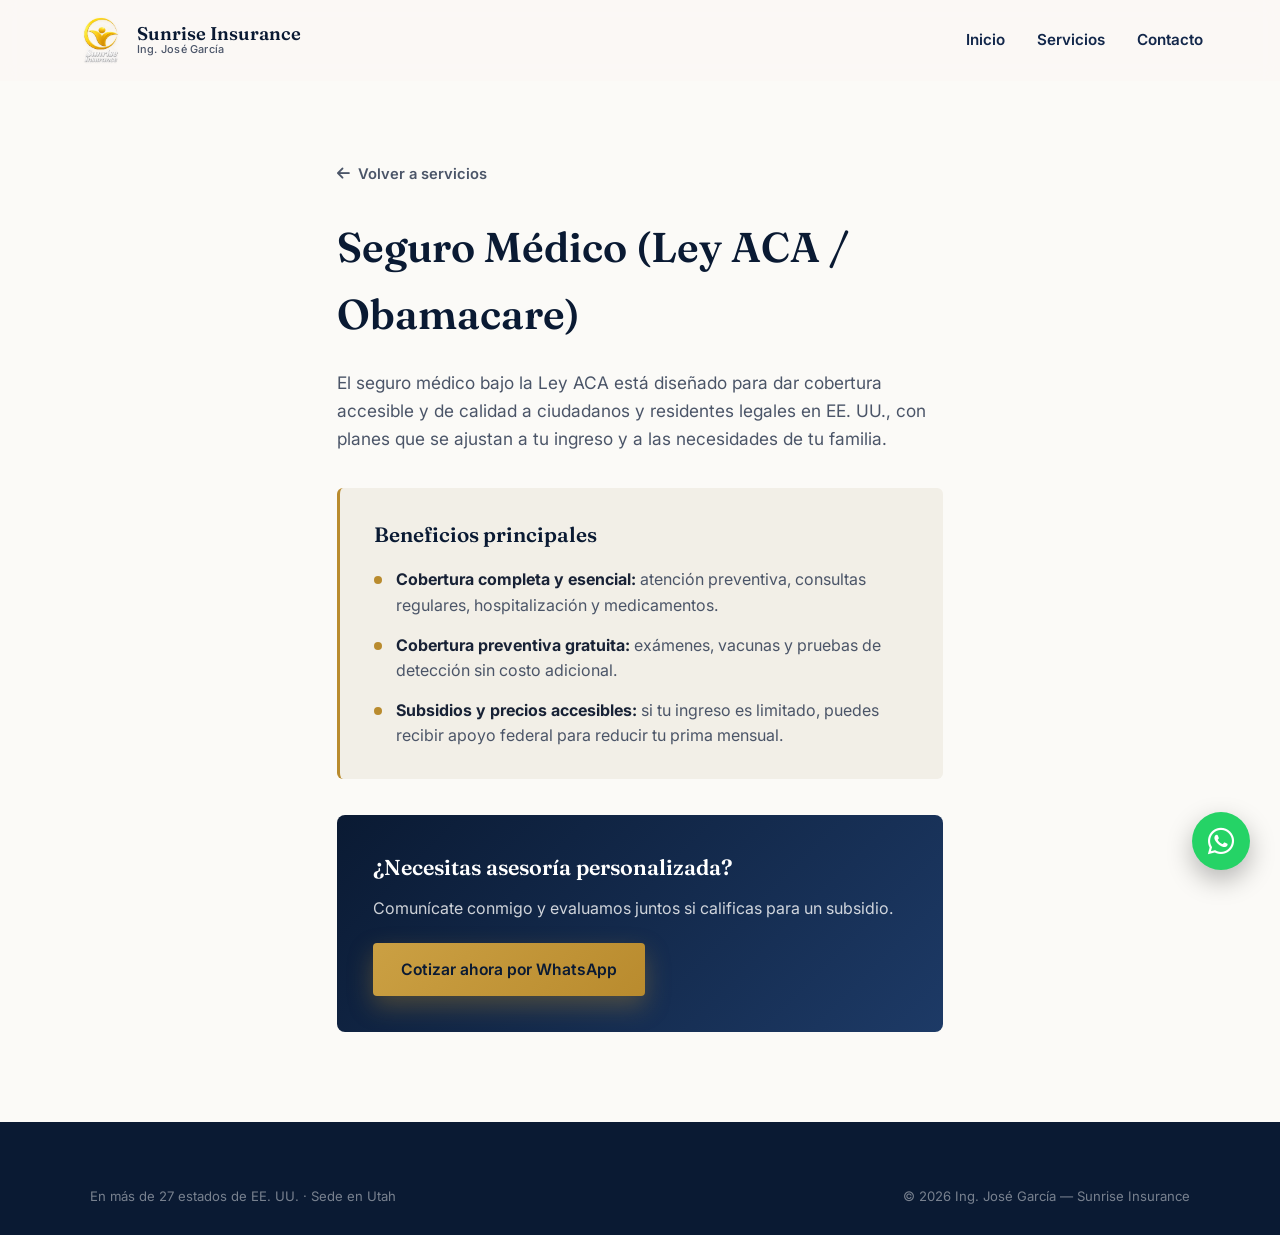
==== salud.html @ 230177f5 "Add full project files" ====
<!DOCTYPE html>
<html lang="es">
<head>
    <meta charset="UTF-8">
    <meta name="viewport" content="width=device-width, initial-scale=1.0">
    <title>Seguro de Salud (ACA) | Ing. José García - Sunrise Insurance</title>
    <link rel="stylesheet" href="styles.css">
    <link rel="stylesheet" href="https://cdnjs.cloudflare.com/ajax/libs/font-awesome/6.0.0/css/all.min.css">
</head>
<body>
    <header id="site-header">
        <div class="logo-container">
            <img src="/img/Logo2.png" alt="Sunrise Insurance" class="logo">
            <div class="brand-name">Sunrise Insurance<span>Ing. José García</span></div>
        </div>
        <nav>
            <ul>
                <li><a href="index.html">Inicio</a></li>
                <li><a href="index.html#servicios">Servicios</a></li>
                <li><a href="index.html#contacto">Contacto</a></li>
            </ul>
        </nav>
    </header>

    <section class="service-detail">
        <a href="index.html#servicios" class="back-link"><i class="fas fa-arrow-left"></i> Volver a servicios</a>

        <h1>Seguro Médico (Ley ACA / Obamacare)</h1>
        <p>El seguro médico bajo la Ley ACA está diseñado para dar cobertura accesible y de calidad a ciudadanos y residentes legales en EE. UU., con planes que se ajustan a tu ingreso y a las necesidades de tu familia.</p>

        <div class="features">
            <h2>Beneficios principales</h2>
            <ul>
                <li><strong>Cobertura completa y esencial:</strong> atención preventiva, consultas regulares, hospitalización y medicamentos.</li>
                <li><strong>Cobertura preventiva gratuita:</strong> exámenes, vacunas y pruebas de detección sin costo adicional.</li>
                <li><strong>Subsidios y precios accesibles:</strong> si tu ingreso es limitado, puedes recibir apoyo federal para reducir tu prima mensual.</li>
            </ul>
        </div>

        <div class="cta-service">
            <h3>¿Necesitas asesoría personalizada?</h3>
            <p>Comunícate conmigo y evaluamos juntos si calificas para un subsidio.</p>
            <a href="https://wa.me/1234567890" class="btn btn-gold">Cotizar ahora por WhatsApp</a>
        </div>
    </section>

    <footer>
        <div class="footer-bottom" style="border-top:none; padding-top:0;">
            <span>En más de 27 estados de EE. UU. · Sede en Utah</span>
            <span>&copy; 2026 Ing. José García — Sunrise Insurance</span>
        </div>
    </footer>

    <a href="https://wa.me/1234567890" target="_blank" class="whatsapp-btn-simple" aria-label="Escribir por WhatsApp">
        <i class="fab fa-whatsapp"></i>
    </a>
</body>
</html>
---- styles.css ----
/* =========================================================
   Sunrise Insurance — Ing. José García
   Sistema de diseño
   ========================================================= */

@import url('https://fonts.googleapis.com/css2?family=Fraunces:opsz,wght@9..144,400;9..144,500;9..144,600;9..144,700&family=Inter:wght@400;500;600;700&display=swap');

:root {
    /* Color */
    --navy-950: #0A1A33;
    --navy-800: #12274A;
    --navy-700: #1D3A66;
    --gold-600: #B98B2E;
    --gold-500: #CBA043;
    --gold-300: #E8C878;
    --dawn: #F4DCC0;
    --paper: #FBFAF7;
    --paper-dim: #F2EFE7;
    --line: #E4DFD3;
    --ink: #182236;
    --ink-soft: #4B5568;
    --white: #FFFFFF;
    --wa-green: #25D366;

    /* Type */
    --font-display: 'Fraunces', Georgia, serif;
    --font-body: 'Inter', -apple-system, Segoe UI, sans-serif;

    /* Motion */
    --ease: cubic-bezier(0.22, 1, 0.36, 1);
}

* {
    margin: 0;
    padding: 0;
    box-sizing: border-box;
}

html {
    scroll-behavior: smooth;
}

body {
    font-family: var(--font-body);
    color: var(--ink);
    background: var(--paper);
    line-height: 1.6;
}

img {
    max-width: 100%;
    display: block;
}

a {
    color: inherit;
}

:focus-visible {
    outline: 2px solid var(--gold-600);
    outline-offset: 3px;
}

@media (prefers-reduced-motion: reduce) {
    *, *::before, *::after {
        animation-duration: 0.01ms !important;
        transition-duration: 0.01ms !important;
        scroll-behavior: auto !important;
    }
}

/* =========================================================
   Header
   ========================================================= */
header {
    display: flex;
    justify-content: space-between;
    align-items: center;
    padding: 16px 6vw;
    background: rgba(251, 247, 245, 0.88);
    backdrop-filter: blur(10px);
    -webkit-backdrop-filter: blur(10px);
    border-bottom: 1px solid transparent;
    position: sticky;
    top: 0;
    z-index: 1000;
    transition: background 0.4s var(--ease), border-color 0.4s var(--ease), box-shadow 0.4s var(--ease);
}

header.is-scrolled {
    background: rgba(255, 255, 255, 0.96);
    border-bottom-color: var(--line);
    box-shadow: 0 8px 24px rgba(10, 26, 51, 0.06);
}

.logo-container {
    display: flex;
    align-items: center;
    gap: 12px;
}

.logo {
    height: 48px;
    width: auto;
}

.brand-name {
    font-family: var(--font-display);
    font-size: 1.15rem;
    font-weight: 600;
    color: var(--navy-950);
    line-height: 1.1;
}

.brand-name span {
    display: block;
    font-family: var(--font-body);
    font-size: 0.68rem;
    font-weight: 500;
    color: var(--ink-soft);
    letter-spacing: 0.02em;
}

nav ul {
    list-style: none;
    display: flex;
    align-items: center;
    gap: 32px;
}

nav ul li a {
    text-decoration: none;
    color: var(--navy-800);
    font-weight: 600;
    font-size: 0.95rem;
    position: relative;
    padding-bottom: 4px;
}

nav ul li a::after {
    content: '';
    position: absolute;
    left: 0;
    bottom: 0;
    height: 2px;
    width: 0%;
    background: var(--gold-600);
    transition: width 0.3s var(--ease);
}

nav ul li a:hover::after,
nav ul li a:focus-visible::after {
    width: 100%;
}

/* =========================================================
   Hero
   ========================================================= */
.hero {
    position: relative;
    background: linear-gradient(150deg, var(--navy-950) 0%, var(--navy-700) 100%);
    overflow: hidden;
}

.hero-grid {
    display: grid;
    grid-template-columns: 1.05fr 0.95fr;
    align-items: center;
    max-width: 1320px;
    margin: 0 auto;
    min-height: 640px;
}

.hero-copy {
    padding: 60px 6vw 60px 6vw;
    color: var(--white);
    position: relative;
    z-index: 2;
}

.hero-copy .eyebrow-line {
    display: inline-flex;
    align-items: center;
    gap: 10px;
    color: var(--gold-300);
    font-weight: 600;
    font-size: 0.95rem;
    margin-bottom: 22px;
}

.hero-copy .eyebrow-line::before {
    content: '';
    width: 28px;
    height: 2px;
    background: var(--gold-500);
}

.hero-copy h1 {
    font-family: var(--font-display);
    font-weight: 600;
    font-size: clamp(2.4rem, 4.2vw, 3.6rem);
    line-height: 1.08;
    max-width: 12ch;
    margin-bottom: 18px;
}

.hero-copy .hero-role {
    font-size: 1.15rem;
    color: var(--dawn);
    font-weight: 500;
    margin-bottom: 22px;
}

.hero-copy p.hero-desc {
    max-width: 46ch;
    font-size: 1.05rem;
    color: rgba(255, 255, 255, 0.82);
    margin-bottom: 34px;
}

.hero-actions {
    display: flex;
    flex-wrap: wrap;
    gap: 16px;
    margin-bottom: 40px;
}

.btn {
    display: inline-flex;
    align-items: center;
    gap: 10px;
    padding: 14px 28px;
    text-decoration: none;
    font-weight: 600;
    font-size: 0.98rem;
    border-radius: 4px;
    transition: transform 0.25s var(--ease), box-shadow 0.25s var(--ease), background 0.25s var(--ease);
}

.btn-gold {
    background: linear-gradient(135deg, var(--gold-500), var(--gold-600));
    color: var(--navy-950);
    box-shadow: 0 10px 24px rgba(185, 139, 46, 0.35);
}

.btn-gold:hover {
    transform: translateY(-2px);
    box-shadow: 0 14px 30px rgba(185, 139, 46, 0.45);
}

.btn-ghost {
    background: transparent;
    color: var(--white);
    border: 1.5px solid rgba(255, 255, 255, 0.4);
}

.btn-ghost:hover {
    border-color: var(--gold-300);
    color: var(--gold-300);
}

.hero-stats {
    display: flex;
    gap: 36px;
}

.hero-stats .stat b {
    display: block;
    font-family: var(--font-display);
    font-size: 1.7rem;
    color: var(--gold-300);
}

.hero-stats .stat span {
    font-size: 0.85rem;
    color: rgba(255, 255, 255, 0.7);
}

.hero-photo {
    position: relative;
    height: 100%;
    min-height: 560px;
}

.hero-photo-clip {
    position: absolute;
    inset: 0;
    clip-path: polygon(14% 0, 100% 0, 100% 100%, 0% 100%);
    background: var(--navy-800);
    overflow: hidden;
}

.hero-photo-clip img {
    width: 100%;
    height: 100%;
    object-fit: cover;
    object-position: top center;
}

.hero-photo-edge {
    position: absolute;
    top: 0;
    bottom: 0;
    left: 11%;
    width: 6px;
    background: linear-gradient(180deg, var(--gold-300), var(--gold-600));
    transform: skewX(-8deg);
}

.hero-photo-badge {
    position: absolute;
    left: 6%;
    bottom: 12%;
    background: var(--white);
    color: var(--navy-950);
    padding: 16px 20px;
    border-radius: 6px;
    box-shadow: 0 20px 40px rgba(10, 26, 51, 0.25);
    max-width: 220px;
}

.hero-photo-badge b {
    display: block;
    font-family: var(--font-display);
    font-size: 1.4rem;
    color: var(--gold-600);
}

.hero-photo-badge span {
    font-size: 0.82rem;
    color: var(--ink-soft);
}

/* Hero load-in sequence — a single orchestrated moment, not per-section fades */
.hero-copy .eyebrow-line,
.hero-copy h1,
.hero-copy .hero-role,
.hero-copy p.hero-desc,
.hero-actions,
.hero-stats,
.hero-photo-badge {
    opacity: 0;
    transform: translateY(16px);
    animation: rise 0.7s var(--ease) forwards;
}

.hero-copy .eyebrow-line { animation-delay: 0.05s; }
.hero-copy h1 { animation-delay: 0.15s; }
.hero-copy .hero-role { animation-delay: 0.25s; }
.hero-copy p.hero-desc { animation-delay: 0.35s; }
.hero-actions { animation-delay: 0.45s; }
.hero-stats { animation-delay: 0.55s; }
.hero-photo-badge { animation-delay: 0.7s; }

@keyframes rise {
    to { opacity: 1; transform: translateY(0); }
}

/* =========================================================
   Pillars (services) — expandable directory, not a card grid
   ========================================================= */
.pillars {
    padding: 100px 6vw 110px;
    max-width: 1100px;
    margin: 0 auto;
}

.pillars-head {
    max-width: 56ch;
    margin-bottom: 56px;
}

.pillars-head h2 {
    font-family: var(--font-display);
    font-size: clamp(1.9rem, 3vw, 2.5rem);
    color: var(--navy-950);
    font-weight: 600;
    margin-bottom: 16px;
}

.pillars-head p {
    color: var(--ink-soft);
    font-size: 1.05rem;
}

.pillar-list {
    border-top: 1px solid var(--line);
}

.pillar {
    border-bottom: 1px solid var(--line);
}

.pillar-trigger {
    width: 100%;
    display: flex;
    align-items: center;
    gap: 22px;
    background: none;
    border: none;
    cursor: pointer;
    padding: 26px 6px;
    text-align: left;
    font-family: inherit;
    position: relative;
}

.pillar-trigger::before {
    content: '';
    position: absolute;
    left: -6px;
    top: 10px;
    bottom: 10px;
    width: 3px;
    background: var(--line);
    transition: background 0.3s var(--ease), width 0.3s var(--ease);
}

.pillar.is-open .pillar-trigger::before {
    background: var(--gold-600);
    width: 4px;
}

.pillar-icon {
    flex-shrink: 0;
    width: 44px;
    height: 44px;
    border-radius: 50%;
    display: flex;
    align-items: center;
    justify-content: center;
    background: var(--paper-dim);
    color: var(--navy-700);
    font-size: 1.05rem;
    transition: background 0.3s var(--ease), color 0.3s var(--ease);
}

.pillar.is-open .pillar-icon {
    background: var(--navy-950);
    color: var(--gold-300);
}

.pillar-name {
    flex: 1;
    font-family: var(--font-display);
    font-size: 1.35rem;
    font-weight: 500;
    color: var(--navy-950);
}

.pillar-hint {
    color: var(--ink-soft);
    font-size: 0.92rem;
    margin-right: 8px;
    display: none;
}

@media (min-width: 700px) {
    .pillar-hint { display: block; }
}

.pillar-toggle {
    flex-shrink: 0;
    width: 30px;
    height: 30px;
    border-radius: 50%;
    border: 1.5px solid var(--line);
    display: flex;
    align-items: center;
    justify-content: center;
    color: var(--navy-700);
    transition: transform 0.35s var(--ease), border-color 0.3s var(--ease), background 0.3s var(--ease), color 0.3s var(--ease);
}

.pillar.is-open .pillar-toggle {
    transform: rotate(45deg);
    background: var(--gold-600);
    border-color: var(--gold-600);
    color: var(--white);
}

.pillar-panel {
    display: grid;
    grid-template-rows: 0fr;
    transition: grid-template-rows 0.45s var(--ease);
}

.pillar-panel-inner {
    overflow: hidden;
}

.pillar.is-open .pillar-panel {
    grid-template-rows: 1fr;
}

.pillar-panel-content {
    padding: 0 6px 30px 66px;
    max-width: 60ch;
}

.pillar-panel-content p {
    color: var(--ink-soft);
    margin-bottom: 18px;
}

.pillar-link {
    display: inline-flex;
    align-items: center;
    gap: 8px;
    text-decoration: none;
    color: var(--navy-950);
    font-weight: 600;
    padding-bottom: 2px;
    border-bottom: 1.5px solid var(--gold-600);
    transition: color 0.25s var(--ease), border-color 0.25s var(--ease);
}

.pillar-link:hover {
    color: var(--gold-600);
}

/* =========================================================
   Trust strip (real brand banner data)
   ========================================================= */
.trust-strip {
    background: var(--navy-950);
    color: var(--white);
    padding: 46px 6vw;
}

.trust-strip-grid {
    max-width: 1100px;
    margin: 0 auto;
    display: grid;
    grid-template-columns: repeat(auto-fit, minmax(220px, 1fr));
    gap: 28px;
}

.trust-item {
    display: flex;
    align-items: flex-start;
    gap: 14px;
}

.trust-item i {
    color: var(--gold-300);
    font-size: 1.2rem;
    margin-top: 3px;
}

.trust-item b {
    display: block;
    font-size: 0.95rem;
}

.trust-item span {
    font-size: 0.85rem;
    color: rgba(255, 255, 255, 0.65);
}

/* =========================================================
   Página de detalle de servicio
   ========================================================= */
.service-detail {
    padding: 80px 6vw 90px;
    max-width: 760px;
    margin: 0 auto;
}

.service-detail .back-link {
    display: inline-flex;
    align-items: center;
    gap: 8px;
    color: var(--ink-soft);
    text-decoration: none;
    font-size: 0.92rem;
    font-weight: 600;
    margin-bottom: 28px;
}

.service-detail .back-link:hover {
    color: var(--navy-950);
}

.service-detail h1 {
    font-family: var(--font-display);
    font-size: clamp(1.9rem, 3.4vw, 2.6rem);
    color: var(--navy-950);
    margin-bottom: 22px;
    font-weight: 600;
}

.service-detail > p {
    font-size: 1.08rem;
    color: var(--ink-soft);
    margin-bottom: 36px;
}

.features {
    background: var(--paper-dim);
    padding: 30px 34px;
    border-radius: 6px;
    margin: 0 0 36px;
    border-left: 3px solid var(--gold-600);
}

.features h2 {
    font-family: var(--font-display);
    font-size: 1.3rem;
    color: var(--navy-950);
    margin-bottom: 16px;
    font-weight: 600;
}

.features ul {
    list-style: none;
    display: flex;
    flex-direction: column;
    gap: 14px;
}

.features li {
    padding-left: 22px;
    position: relative;
    color: var(--ink-soft);
}

.features li::before {
    content: '';
    position: absolute;
    left: 0;
    top: 9px;
    width: 8px;
    height: 8px;
    border-radius: 50%;
    background: var(--gold-600);
}

.features li strong {
    color: var(--ink);
}

.cta-service {
    text-align: left;
    padding: 36px;
    background: linear-gradient(135deg, var(--navy-950), var(--navy-700));
    color: white;
    border-radius: 8px;
}

.cta-service h3 {
    font-family: var(--font-display);
    font-size: 1.35rem;
    margin-bottom: 10px;
    font-weight: 600;
}

.cta-service p {
    color: rgba(255, 255, 255, 0.8);
    margin-bottom: 22px;
}

/* =========================================================
   Footer
   ========================================================= */
footer {
    background: var(--navy-950);
    color: rgba(255, 255, 255, 0.85);
    padding: 64px 6vw 28px;
}

.footer-grid {
    max-width: 1100px;
    margin: 0 auto;
    display: grid;
    grid-template-columns: 1.3fr 1fr 1fr;
    gap: 40px;
    padding-bottom: 40px;
    border-bottom: 1px solid rgba(255, 255, 255, 0.12);
}

.footer-brand .logo {
    height: 44px;
    margin-bottom: 16px;
    filter: brightness(0) invert(1);
    opacity: 0.92;
}

.footer-brand p {
    font-size: 0.92rem;
    color: rgba(255, 255, 255, 0.6);
    max-width: 32ch;
}

footer h4 {
    font-family: var(--font-display);
    font-size: 1.05rem;
    color: var(--gold-300);
    margin-bottom: 18px;
    font-weight: 600;
}

footer address,
.footer-col p {
    font-style: normal;
    font-size: 0.92rem;
    line-height: 1.8;
    color: rgba(255, 255, 255, 0.7);
}

.footer-col a {
    text-decoration: none;
    color: rgba(255, 255, 255, 0.7);
    display: block;
    margin-bottom: 8px;
    font-size: 0.92rem;
    transition: color 0.25s var(--ease);
}

.footer-col a:hover {
    color: var(--gold-300);
}

.social-row {
    display: flex;
    gap: 12px;
    margin-top: 18px;
}

.social-row a {
    width: 36px;
    height: 36px;
    border-radius: 50%;
    border: 1px solid rgba(255, 255, 255, 0.25);
    display: flex;
    align-items: center;
    justify-content: center;
    color: rgba(255, 255, 255, 0.8);
    transition: border-color 0.25s var(--ease), color 0.25s var(--ease), background 0.25s var(--ease);
}

.social-row a:hover {
    border-color: var(--gold-500);
    color: var(--navy-950);
    background: var(--gold-500);
}

.footer-bottom {
    max-width: 1100px;
    margin: 0 auto;
    padding-top: 22px;
    font-size: 0.82rem;
    color: rgba(255, 255, 255, 0.45);
    display: flex;
    justify-content: space-between;
    flex-wrap: wrap;
    gap: 10px;
}

/* =========================================================
   Botón flotante de WhatsApp
   ========================================================= */
.whatsapp-container {
    position: fixed;
    bottom: 30px;
    right: 30px;
    z-index: 9999;
    display: flex;
    flex-direction: column;
    align-items: flex-end;
}

.whatsapp-btn, .whatsapp-btn-simple {
    background-color: var(--wa-green);
    color: white;
    width: 58px;
    height: 58px;
    border-radius: 50%;
    display: flex;
    justify-content: center;
    align-items: center;
    font-size: 30px;
    box-shadow: 0 10px 26px rgba(0, 0, 0, 0.28);
    text-decoration: none;
    transition: transform 0.3s var(--ease);
    position: relative;
}

.whatsapp-btn-simple {
    position: fixed;
    bottom: 30px;
    right: 30px;
    z-index: 9999;
}

.whatsapp-btn:hover, .whatsapp-btn-simple:hover {
    transform: scale(1.08);
}

/* Anillo de pulso que llama la atención hacia el botón */
.whatsapp-btn-ring {
    position: absolute;
    inset: 0;
    border-radius: 50%;
    background: var(--wa-green);
    z-index: -1;
    animation: wa-pulse 2.4s ease-out infinite;
}

@keyframes wa-pulse {
    0% { transform: scale(1); opacity: 0.55; }
    100% { transform: scale(1.9); opacity: 0; }
}

/* ---------- Burbuja de chat ---------- */
.wa-notification {
    background: var(--white);
    color: var(--ink);
    border-radius: 16px;
    box-shadow: 0 18px 40px rgba(10, 26, 51, 0.24);
    margin-bottom: 16px;
    position: relative;
    opacity: 0;
    transform: translateY(16px) scale(0.92);
    transform-origin: bottom right;
    transition: opacity 0.45s var(--ease), transform 0.45s var(--ease);
    display: none;
    width: 272px;
    overflow: hidden;
    border: 1px solid var(--line);
}

.wa-notification.show {
    display: block;
    opacity: 1;
    transform: translateY(0) scale(1);
}

.wa-notification::after {
    content: '';
    position: absolute;
    bottom: -9px;
    right: 24px;
    width: 16px;
    height: 16px;
    background: var(--white);
    border-right: 1px solid var(--line);
    border-bottom: 1px solid var(--line);
    transform: rotate(45deg);
}

.wa-notification-body {
    display: flex;
    gap: 12px;
    align-items: flex-start;
    padding: 16px 18px 18px;
    text-decoration: none;
    color: inherit;
}

.wa-avatar {
    width: 42px;
    height: 42px;
    border-radius: 50%;
    object-fit: cover;
    object-position: top center;
    flex-shrink: 0;
    border: 2px solid var(--dawn);
}

.wa-text b {
    display: flex;
    align-items: center;
    gap: 6px;
    font-size: 0.92rem;
    color: var(--navy-950);
    margin-bottom: 2px;
}

.wa-status {
    width: 8px;
    height: 8px;
    border-radius: 50%;
    background: var(--wa-green);
    display: inline-block;
    box-shadow: 0 0 0 rgba(37, 211, 102, 0.5);
    animation: wa-status-pulse 2s infinite;
}

@keyframes wa-status-pulse {
    0% { box-shadow: 0 0 0 0 rgba(37, 211, 102, 0.45); }
    70% { box-shadow: 0 0 0 6px rgba(37, 211, 102, 0); }
    100% { box-shadow: 0 0 0 0 rgba(37, 211, 102, 0); }
}

.wa-text p {
    font-size: 0.88rem;
    color: var(--ink-soft);
    line-height: 1.45;
    background: var(--paper-dim);
    border-radius: 4px 12px 12px 12px;
    padding: 8px 10px;
    margin-top: 4px;
}

.wa-notification-body:hover .wa-text p {
    background: var(--dawn);
    color: var(--ink);
}

#close-notification {
    position: absolute;
    top: 8px;
    right: 10px;
    background: rgba(10, 26, 51, 0.06);
    border: none;
    color: var(--ink-soft);
    cursor: pointer;
    font-size: 15px;
    line-height: 1;
    width: 20px;
    height: 20px;
    border-radius: 50%;
    display: flex;
    align-items: center;
    justify-content: center;
    z-index: 2;
    transition: background 0.25s var(--ease), color 0.25s var(--ease);
}

#close-notification:hover {
    background: var(--navy-950);
    color: var(--white);
}

/* =========================================================
   Responsive
   ========================================================= */
@media (max-width: 900px) {
    .hero-grid {
        grid-template-columns: 1fr;
    }

    .hero-photo {
        min-height: 320px;
        order: -1;
    }

    .hero-photo-clip {
        clip-path: polygon(0 8%, 100% 0, 100% 100%, 0 100%);
    }

    .hero-photo-edge { display: none; }

    .hero-photo-badge {
        display: none;
    }

    .hero-copy {
        padding: 40px 6vw;
    }

    .footer-grid {
        grid-template-columns: 1fr;
        gap: 32px;
    }
}

@media (max-width: 600px) {
    header {
        padding: 14px 5vw;
    }

    nav ul {
        gap: 18px;
    }

    .brand-name { display: none; }

    .pillar-name { font-size: 1.1rem; }

    .pillar-panel-content {
        padding-left: 0;
    }

    .hero-stats {
        gap: 24px;
    }
}
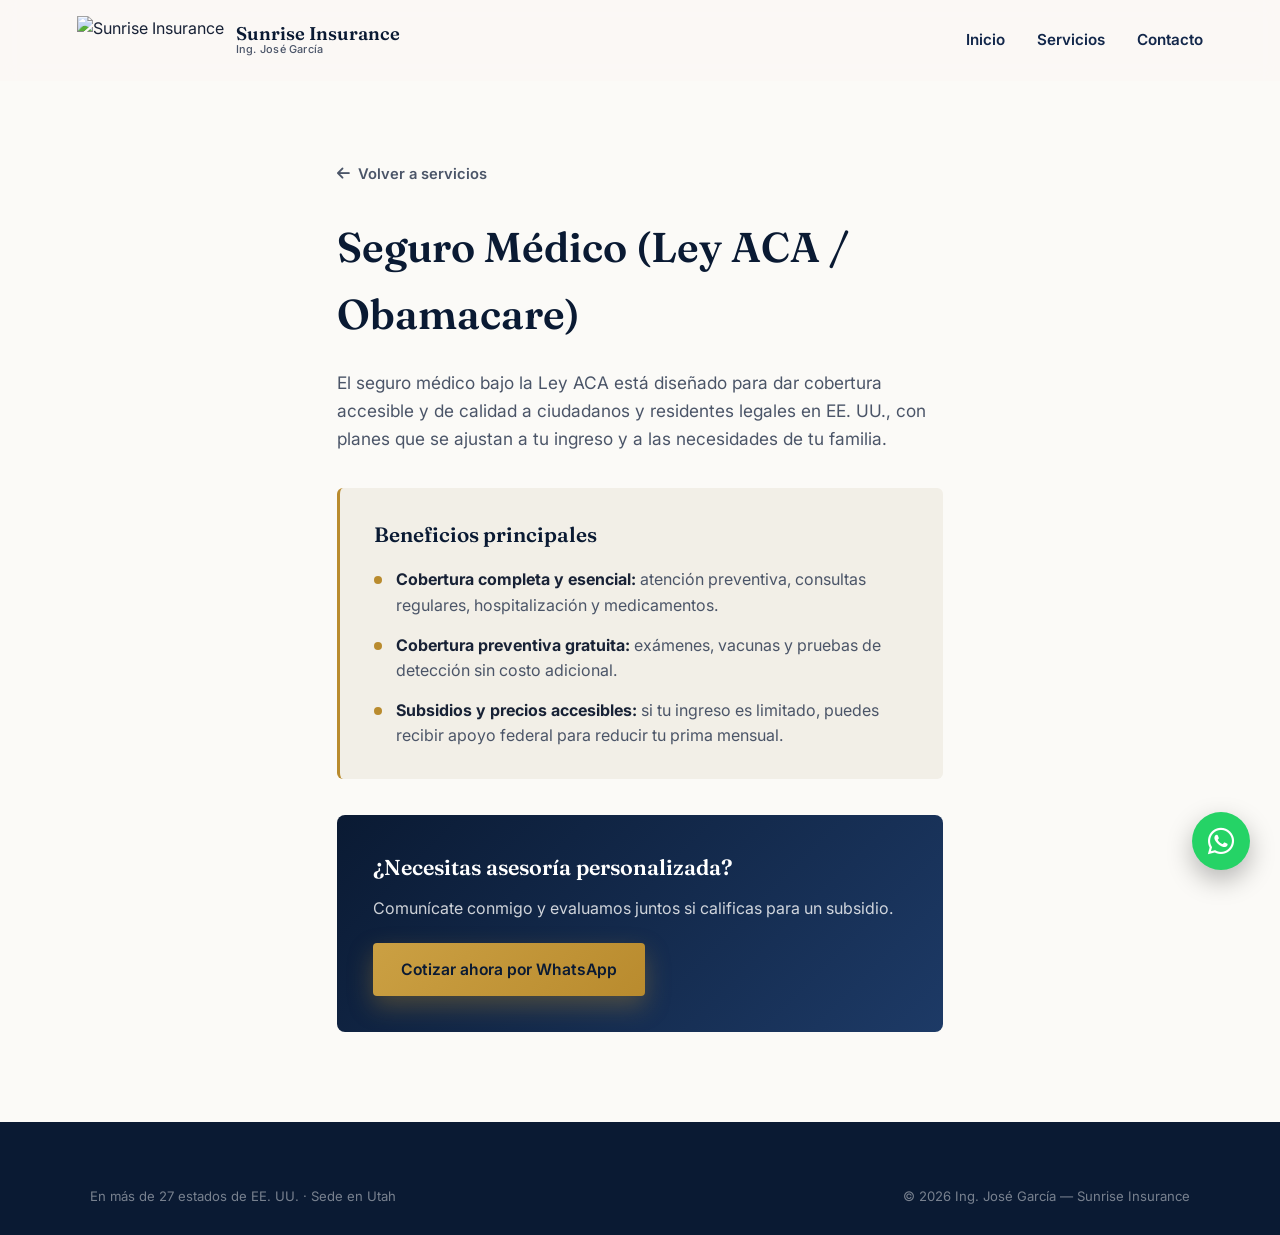
==== commit 4e9538bd: "SEO: add favicon, Open Graph, Twitter Card, JSON-LD structured data" ====
--- a/salud.html
+++ b/salud.html
@@ -3,14 +3,77 @@
 <head>
     <meta charset="UTF-8">
     <meta name="viewport" content="width=device-width, initial-scale=1.0">
-    <title>Seguro de Salud (ACA) | Ing. José García - Sunrise Insurance</title>
+
+    <!-- ═══════════════════════════════════════
+         SEO BÁSICO
+    ═══════════════════════════════════════ -->
+    <title>Seguro de Salud ACA / Obamacare | Ing. José García – Sunrise Insurance</title>
+    <meta name="description" content="Seguro médico bajo la Ley ACA (Obamacare) con cobertura preventiva, consultas, hospitalización y subsidios federales. Asesoría en español con el Ing. José García en Salt Lake City, UT.">
+    <meta name="keywords" content="seguro de salud ACA, Obamacare, seguro médico inmigrantes, subsidio federal salud, cobertura médica Utah, Sunrise Insurance">
+    <meta name="author" content="Ing. José García – Sunrise Insurance">
+    <meta name="robots" content="index, follow">
+    <link rel="canonical" href="https://cyberenterados.github.io/OchebrokersInsurances/salud.html">
+
+    <!-- ═══════════════════════════════════════
+         FAVICON – Logo de la empresa en la pestaña
+    ═══════════════════════════════════════ -->
+    <link rel="icon" type="image/png" href="img/Logo2.png">
+    <link rel="apple-touch-icon" href="img/Logo2.png">
+
+    <!-- ═══════════════════════════════════════
+         OPEN GRAPH (Facebook, WhatsApp, LinkedIn…)
+    ═══════════════════════════════════════ -->
+    <meta property="og:type" content="website">
+    <meta property="og:url" content="https://cyberenterados.github.io/OchebrokersInsurances/salud.html">
+    <meta property="og:title" content="Seguro de Salud ACA / Obamacare | Sunrise Insurance">
+    <meta property="og:description" content="Cobertura médica accesible bajo la Ley ACA con subsidios federales. Asesoría personalizada en español con el Ing. José García.">
+    <meta property="og:image" content="https://cyberenterados.github.io/OchebrokersInsurances/img/banner-insurance.jpg">
+    <meta property="og:image:alt" content="Sunrise Insurance – Seguro de Salud ACA">
+    <meta property="og:image:width" content="1200">
+    <meta property="og:image:height" content="630">
+    <meta property="og:locale" content="es_US">
+    <meta property="og:site_name" content="Sunrise Insurance">
+
+    <!-- ═══════════════════════════════════════
+         TWITTER CARD
+    ═══════════════════════════════════════ -->
+    <meta name="twitter:card" content="summary_large_image">
+    <meta name="twitter:title" content="Seguro de Salud ACA / Obamacare | Sunrise Insurance">
+    <meta name="twitter:description" content="Cobertura médica accesible bajo la Ley ACA con subsidios federales. Asesoría en español.">
+    <meta name="twitter:image" content="https://cyberenterados.github.io/OchebrokersInsurances/img/banner-insurance.jpg">
+
+    <!-- ═══════════════════════════════════════
+         DATOS ESTRUCTURADOS JSON-LD
+    ═══════════════════════════════════════ -->
+    <script type="application/ld+json">
+    {
+      "@context": "https://schema.org",
+      "@type": "WebPage",
+      "name": "Seguro de Salud ACA / Obamacare",
+      "description": "Seguro médico bajo la Ley ACA con cobertura preventiva, subsidios federales y asesoría en español.",
+      "url": "https://cyberenterados.github.io/OchebrokersInsurances/salud.html",
+      "isPartOf": {
+        "@type": "WebSite",
+        "name": "Sunrise Insurance – Ing. José García",
+        "url": "https://cyberenterados.github.io/OchebrokersInsurances/"
+      },
+      "breadcrumb": {
+        "@type": "BreadcrumbList",
+        "itemListElement": [
+          { "@type": "ListItem", "position": 1, "name": "Inicio", "item": "https://cyberenterados.github.io/OchebrokersInsurances/" },
+          { "@type": "ListItem", "position": 2, "name": "Seguro de Salud ACA", "item": "https://cyberenterados.github.io/OchebrokersInsurances/salud.html" }
+        ]
+      }
+    }
+    </script>
+
     <link rel="stylesheet" href="styles.css">
     <link rel="stylesheet" href="https://cdnjs.cloudflare.com/ajax/libs/font-awesome/6.0.0/css/all.min.css">
 </head>
 <body>
     <header id="site-header">
         <div class="logo-container">
-            <img src="/img/Logo2.png" alt="Sunrise Insurance" class="logo">
+            <img src="/https://raw.githubusercontent.com/cyberenterados/OchebrokersInsurances/refs/heads/main/img/Logo2.png" alt="Sunrise Insurance" class="logo">
             <div class="brand-name">Sunrise Insurance<span>Ing. José García</span></div>
         </div>
         <nav>
